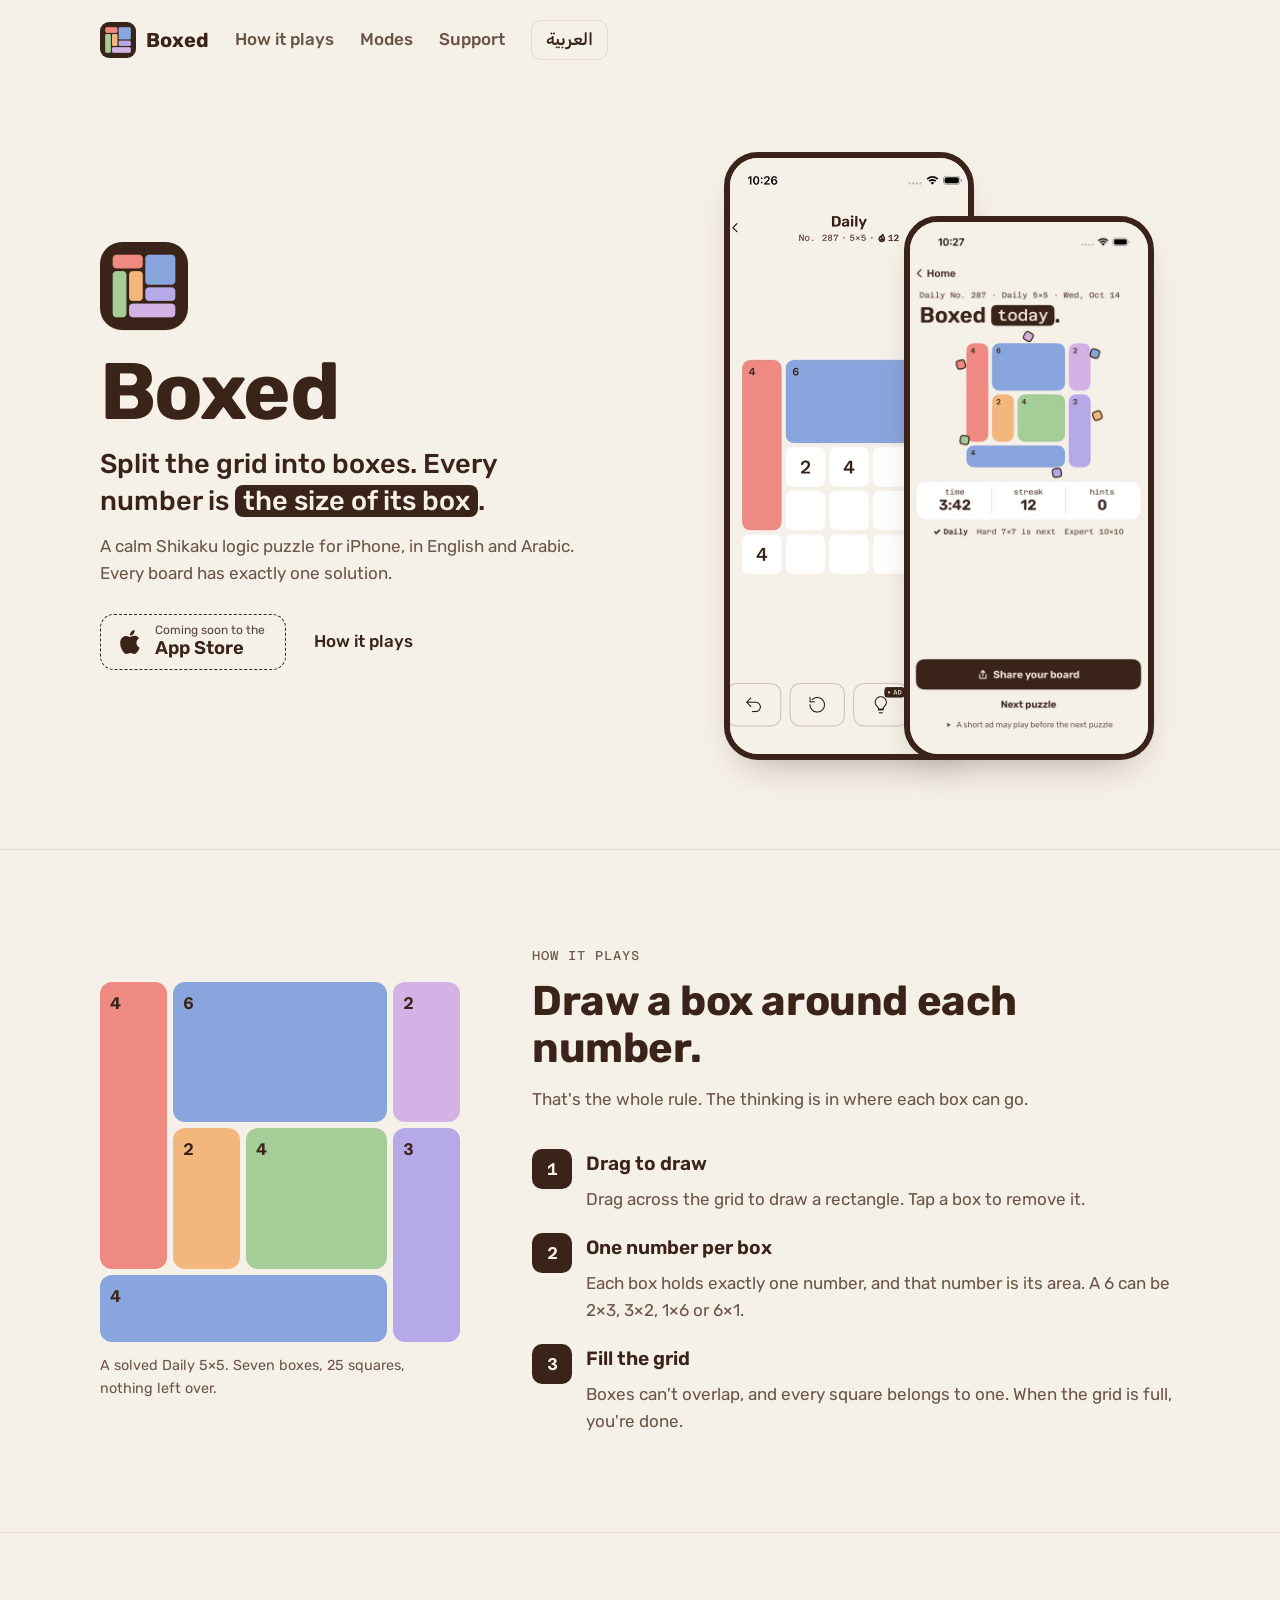
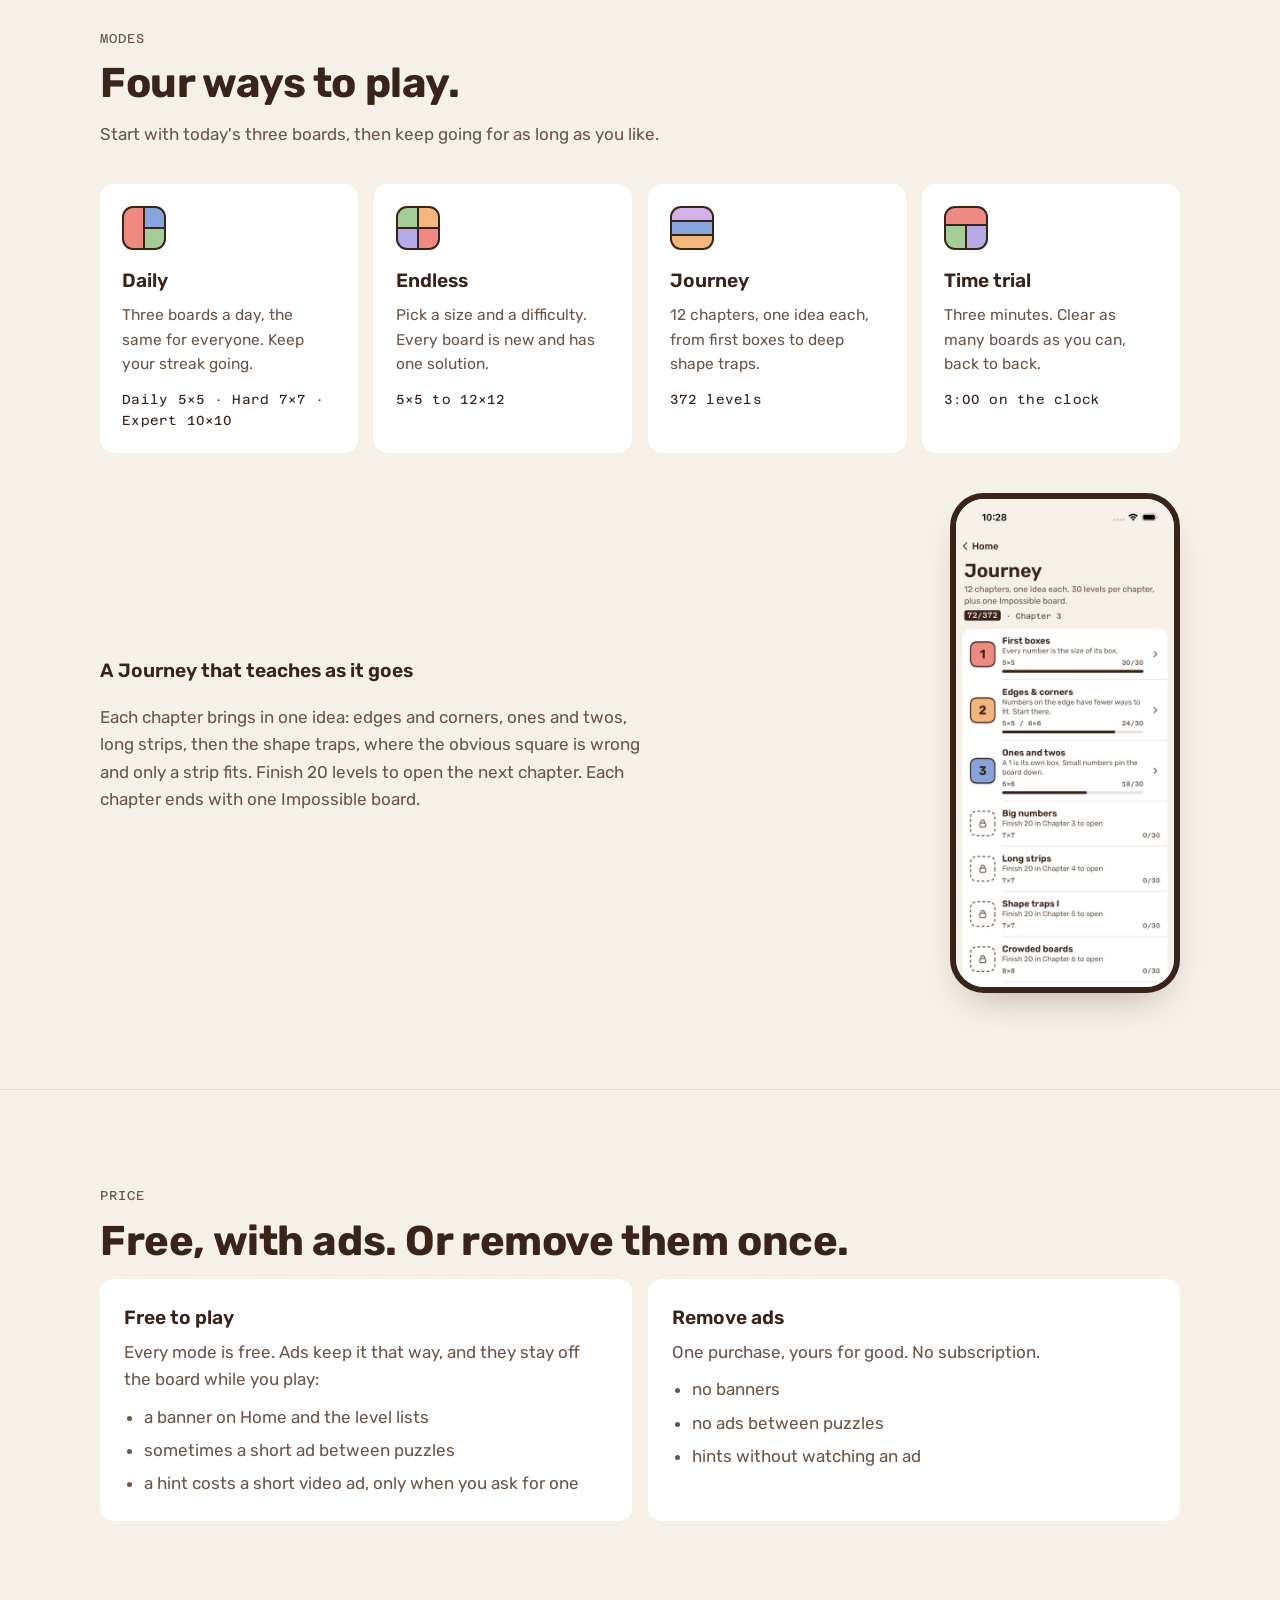
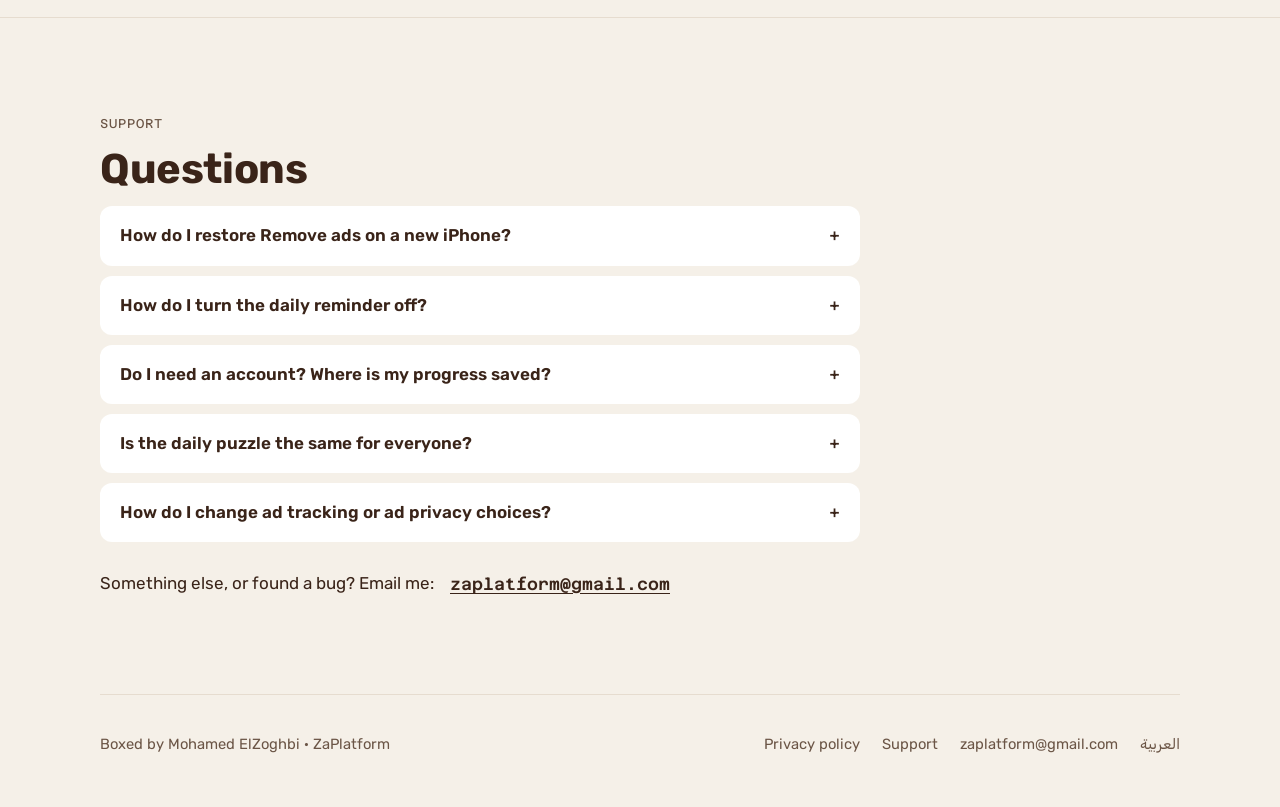
==== index.html @ cbfb0bc7 "Boxed site: EN/AR landing and privacy policy (coming soon to the App Store) Built from design-though" ====
<!doctype html>
<html lang="en" dir="ltr">
<head>
<meta charset="utf-8">
<meta name="viewport" content="width=device-width, initial-scale=1, viewport-fit=cover">
<title>Boxed: Shikaku logic puzzles for iPhone</title>
<meta name="description" content="Boxed is a calm Shikaku puzzle game for iPhone. Split the grid into boxes so each holds one number equal to its area. Daily puzzles, Endless, a 372-level Journey and Time trial, in English and Arabic.">
<link rel="canonical" href="https://boxed.zaplatform.com/">
<link rel="alternate" hreflang="en" href="https://boxed.zaplatform.com/">
<link rel="alternate" hreflang="ar" href="https://boxed.zaplatform.com/ar/">
<link rel="alternate" hreflang="x-default" href="https://boxed.zaplatform.com/">
<meta name="theme-color" content="#F5F0E8">
<link rel="icon" type="image/png" href="assets/favicon.png">
<link rel="apple-touch-icon" href="assets/apple-touch-icon.png">
<meta property="og:type" content="website">
<meta property="og:site_name" content="Boxed">
<meta property="og:locale" content="en_US">
<meta property="og:locale:alternate" content="ar_EG">
<meta property="og:title" content="Boxed: Shikaku logic puzzles for iPhone">
<meta property="og:description" content="Split the grid into boxes. Every number is the size of its box. Daily puzzles, Endless, Journey and Time trial.">
<meta property="og:url" content="https://boxed.zaplatform.com/">
<meta property="og:image" content="https://boxed.zaplatform.com/og.png">
<meta property="og:image:width" content="1200">
<meta property="og:image:height" content="630">
<meta property="og:image:alt" content="Boxed: a solved Shikaku board of pastel boxes on warm paper">
<meta name="twitter:card" content="summary_large_image">
<link rel="preconnect" href="https://fonts.googleapis.com">
<link rel="preconnect" href="https://fonts.gstatic.com" crossorigin>
<link rel="stylesheet" href="https://fonts.googleapis.com/css2?family=Azeret+Mono:wght@500;600&family=Rubik:wght@400;500;600;700&display=swap">
<link rel="stylesheet" href="site.css">
<script type="application/ld+json">
{
  "@context": "https://schema.org",
  "@graph": [
    {
      "@type": "MobileApplication",
      "@id": "https://boxed.zaplatform.com/#app",
      "name": "Boxed",
      "description": "A Shikaku logic puzzle game for iPhone: split the grid into rectangles so each holds one number equal to its area. Daily puzzles, Endless, Journey and Time trial.",
      "applicationCategory": "GameApplication",
      "applicationSubCategory": "Puzzle",
      "operatingSystem": "iOS",
      "inLanguage": ["en", "ar"],
      "url": "https://boxed.zaplatform.com/",
      "image": "https://boxed.zaplatform.com/assets/icon.png",
      "offers": { "@type": "Offer", "price": "0", "priceCurrency": "USD" },
      "publisher": { "@id": "https://boxed.zaplatform.com/#org" }
    },
    {
      "@type": "Organization",
      "@id": "https://boxed.zaplatform.com/#org",
      "name": "ZaPlatform",
      "url": "https://zaplatform.com/",
      "email": "zaplatform@gmail.com"
    }
  ]
}
</script>
</head>
<body>
<a class="skip" href="#main">Skip to content</a>

<svg width="0" height="0" style="position:absolute" aria-hidden="true">
  <symbol id="g-apple" viewBox="0 0 24 24"><path d="M16.37 1.43c0 1.14-.49 2.27-1.18 3.08-.74.9-1.99 1.57-2.99 1.57-.12 0-.23-.02-.3-.03-.01-.06-.04-.22-.04-.39 0-1.15.57-2.27 1.2-2.98.81-.94 2.15-1.64 3.25-1.68.03.13.06.28.06.43zm4.56 15.71c-.03.07-.46 1.58-1.52 3.12-.94 1.34-1.94 2.71-3.43 2.71-1.52 0-1.9-.88-3.63-.88-1.7 0-2.3.91-3.67.91-1.38 0-2.33-1.26-3.43-2.8-1.29-1.82-2.32-4.63-2.32-7.28 0-4.28 2.8-6.55 5.55-6.55 1.45 0 2.67.95 3.6.95.86 0 2.22-1.01 3.9-1.01.61 0 2.89.06 4.37 2.19-.13.09-2.38 1.37-2.38 4.19 0 3.26 2.85 4.42 2.96 4.45z"/></symbol>
</svg>

<header class="wrap nav">
  <a class="brand" href="./"><img src="assets/icon.png" alt="" width="36" height="36">Boxed</a>
  <nav aria-label="Sections">
    <ul>
      <li><a href="#how">How it plays</a></li>
      <li><a href="#modes">Modes</a></li>
      <li><a href="#support">Support</a></li>
    </ul>
  </nav>
  <a class="lang" href="ar/" hreflang="ar" lang="ar">العربية</a>
</header>

<main id="main">
  <section class="wrap hero">
    <div>
      <img class="ic" src="assets/icon.png" alt="Boxed app icon" width="88" height="88">
      <h1>Boxed</h1>
      <p class="pitch">Split the grid into boxes. Every number is <span class="chip">the size of its box</span>.</p>
      <p class="lede">A calm Shikaku logic puzzle for iPhone, in English and Arabic. Every board has exactly one solution.</p>
      <div class="actions">
        <span class="store soon" role="note"><svg aria-hidden="true"><use href="#g-apple"/></svg><span><small>Coming soon to the</small><b>App Store</b></span></span>
        <a class="btn-quiet" href="#how">How it plays</a>
      </div>
    </div>
    <div class="hero-shots">
      <div class="phone"><img src="assets/shots/20-game-daily-midsolve.jpg" alt="A Daily 5×5 board halfway through: three boxes placed, the 2, 4, 3 and 4 still open" width="506" height="1100"></div>
      <div class="phone"><img src="assets/shots/30-solved.jpg" alt="The solved screen: the finished board, time 3:42, a 12-day streak and no hints used" width="506" height="1100" loading="lazy"></div>
    </div>
  </section>

  <section class="sec" id="how" aria-labelledby="h-how">
    <div class="wrap how">
      <figure style="margin:0">
        <div class="board" role="img" aria-label="A solved 5 by 5 board: seven boxes, each the size of its number">
          <div class="b c" style="grid-area:1/1/5/2"><span>4</span></div>
          <div class="b p" style="grid-area:1/2/3/5"><span>6</span></div>
          <div class="b l" style="grid-area:1/5/3/6"><span>2</span></div>
          <div class="b a" style="grid-area:3/2/5/3"><span>2</span></div>
          <div class="b s" style="grid-area:3/3/5/5"><span>4</span></div>
          <div class="b v" style="grid-area:3/5/6/6"><span>3</span></div>
          <div class="b p" style="grid-area:5/1/6/5"><span>4</span></div>
        </div>
        <figcaption class="board-cap">A solved Daily 5×5. Seven boxes, 25 squares, nothing left over.</figcaption>
      </figure>
      <div>
        <p class="label">How it plays</p>
        <h2 id="h-how">Draw a box around each number.</h2>
        <p class="intro">That's the whole rule. The thinking is in where each box can go.</p>
        <ol class="rules">
          <li><div><h3>Drag to draw</h3><p>Drag across the grid to draw a rectangle. Tap a box to remove it.</p></div></li>
          <li><div><h3>One number per box</h3><p>Each box holds exactly one number, and that number is its area. A 6 can be 2×3, 3×2, 1×6 or 6×1.</p></div></li>
          <li><div><h3>Fill the grid</h3><p>Boxes can't overlap, and every square belongs to one. When the grid is full, you're done.</p></div></li>
        </ol>
      </div>
    </div>
  </section>

  <section class="sec" id="modes" aria-labelledby="h-modes">
    <div class="wrap">
      <p class="label">Modes</p>
      <h2 id="h-modes">Four ways to play.</h2>
      <p class="intro">Start with today's three boards, then keep going for as long as you like.</p>
      <div class="modes">
        <article class="mode">
          <div class="tile t-daily" aria-hidden="true"><i></i><i></i><i></i></div>
          <h3>Daily</h3>
          <p>Three boards a day, the same for everyone. Keep your streak going.</p>
          <p class="meta mono">Daily <span class="num">5×5</span> · Hard <span class="num">7×7</span> · Expert <span class="num">10×10</span></p>
        </article>
        <article class="mode">
          <div class="tile t-endless" aria-hidden="true"><i></i><i></i><i></i><i></i></div>
          <h3>Endless</h3>
          <p>Pick a size and a difficulty. Every board is new and has one solution.</p>
          <p class="meta mono"><span class="num">5×5</span> to <span class="num">12×12</span></p>
        </article>
        <article class="mode">
          <div class="tile t-journey" aria-hidden="true"><i></i><i></i><i></i></div>
          <h3>Journey</h3>
          <p>12 chapters, one idea each, from first boxes to deep shape traps.</p>
          <p class="meta mono"><span class="num">372</span> levels</p>
        </article>
        <article class="mode">
          <div class="tile t-trial" aria-hidden="true"><i></i><i></i><i></i></div>
          <h3>Time trial</h3>
          <p>Three minutes. Clear as many boards as you can, back to back.</p>
          <p class="meta mono"><span class="num">3:00</span> on the clock</p>
        </article>
      </div>
      <div class="journey-row">
        <div>
          <h3>A Journey that teaches as it goes</h3>
          <p>Each chapter brings in one idea: edges and corners, ones and twos, long strips, then the shape traps, where the obvious square is wrong and only a strip fits. Finish 20 levels to open the next chapter. Each chapter ends with one Impossible board.</p>
        </div>
        <div class="phone"><img src="assets/shots/42-journey.jpg" alt="The Journey screen: chapters 1 to 3 in progress, later chapters locked" width="506" height="1100" loading="lazy"></div>
      </div>
    </div>
  </section>

  <section class="sec" id="free" aria-labelledby="h-free">
    <div class="wrap">
      <p class="label">Price</p>
      <h2 id="h-free">Free, with ads. Or remove them once.</h2>
      <div class="money">
        <div class="box">
          <h3>Free to play</h3>
          <p style="margin:0;color:var(--mute)">Every mode is free. Ads keep it that way, and they stay off the board while you play:</p>
          <ul>
            <li>a banner on Home and the level lists</li>
            <li>sometimes a short ad between puzzles</li>
            <li>a hint costs a short video ad, only when you ask for one</li>
          </ul>
        </div>
        <div class="box">
          <h3>Remove ads</h3>
          <p style="margin:0;color:var(--mute)">One purchase, yours for good. No subscription.</p>
          <ul>
            <li>no banners</li>
            <li>no ads between puzzles</li>
            <li>hints without watching an ad</li>
          </ul>
        </div>
      </div>
    </div>
  </section>

  <section class="sec" id="support" aria-labelledby="h-support">
    <div class="wrap">
      <p class="label">Support</p>
      <h2 id="h-support">Questions</h2>
      <div class="faq">
        <details>
          <summary>How do I restore Remove ads on a new iPhone?</summary>
          <div class="a"><p>Open Boxed, tap the gear on Home for <b>Settings</b>, then <b>Purchases → Restore purchases</b>. Sign in with the same Apple Account you bought it with. Restoring is free.</p></div>
        </details>
        <details>
          <summary>How do I turn the daily reminder off?</summary>
          <div class="a"><p>In Boxed, go to <b>Settings → Daily reminder</b> and switch it off. You can change the time there too.</p><p>You can also turn off all notifications from Boxed in the iPhone's <b>Settings → Notifications → Boxed</b>. The reminder is scheduled on your iPhone; nothing is sent from a server.</p></div>
        </details>
        <details>
          <summary>Do I need an account? Where is my progress saved?</summary>
          <div class="a"><p>There's no account and no sign-in. Your progress, streak and settings are saved only on your iPhone, and there's no sync between devices.</p></div>
        </details>
        <details>
          <summary>Is the daily puzzle the same for everyone?</summary>
          <div class="a"><p>Yes. Everyone gets the same Daily, Hard and Expert boards each day, and every board has exactly one solution.</p></div>
        </details>
        <details>
          <summary>How do I change ad tracking or ad privacy choices?</summary>
          <div class="a"><p>Tracking is off unless you allow it when the app asks. To change it later, go to the iPhone's <b>Settings → Privacy &amp; Security → Tracking</b>.</p><p>In the EEA and the UK, Boxed also shows <b>Settings → Help → Ad privacy choices</b>, where you can review your consent. More in the <a href="privacy/">privacy policy</a>.</p></div>
        </details>
      </div>
      <div class="contact">
        <span>Something else, or found a bug? Email me:</span>
        <a class="mail" href="mailto:zaplatform@gmail.com?subject=Boxed">zaplatform@gmail.com</a>
      </div>
    </div>
  </section>
</main>

<footer class="wrap foot">
  <span class="by">Boxed by Mohamed ElZoghbi · <a href="https://zaplatform.com/" style="display:inline">ZaPlatform</a></span>
  <a href="privacy/">Privacy policy</a>
  <a href="#support">Support</a>
  <a href="mailto:zaplatform@gmail.com">zaplatform@gmail.com</a>
  <a href="ar/" hreflang="ar" lang="ar">العربية</a>
</footer>
</body>
</html>
---- site.css ----
/* Boxed · boxed.zaplatform.com
   The app's own language: warm paper, dark brown ink, flat muted-pastel boxes,
   Rubik for words (Latin + Arabic), Azeret Mono for labels and numbers. */
:root {
  --paper: #F5F0E8;
  --card: #FFFFFF;
  --ink: #3A2419;
  --mute: #6B5546;
  --line: #E6DCCF;
  --chip: #3A2419;
  --on-chip: #F5F0E8;
  --coral: #EE8A82;
  --apricot: #F3B77E;
  --peri: #88A6DD;
  --sage: #A4CD98;
  --lilac: #D3B3E6;
  --lav: #B5AAE7;
  --on-pastel: #3A2419;
  --font: "Rubik", system-ui, -apple-system, "Segoe UI", sans-serif;
  --mono: "Azeret Mono", ui-monospace, "SF Mono", Menlo, monospace;
  --track: .02em;
  --r: 14px;
  color-scheme: light dark;
}
@media (prefers-color-scheme: dark) {
  :root {
    --paper: #1C1612;
    --card: #2A211B;
    --ink: #F2E8DC;
    --mute: #C2B2A2;
    --line: #3D322A;
    --chip: #F2E8DC;
    --on-chip: #1C1612;
    --coral: #D47A72;
    --apricot: #D9A26E;
    --peri: #7A95C8;
    --sage: #90B585;
    --lilac: #B99DCB;
    --lav: #9F95CC;
    --on-pastel: #22150E;
  }
}
:lang(ar) { --track: 0; }

*, *::before, *::after { box-sizing: border-box; }
html { -webkit-text-size-adjust: 100%; scroll-behavior: smooth; }
@media (prefers-reduced-motion: reduce) { html { scroll-behavior: auto; } }
body {
  margin: 0; background: var(--paper); color: var(--ink);
  font-family: var(--font); font-size: 17px; line-height: 1.6;
  overflow-x: hidden;
}
img { max-width: 100%; display: block; }
a { color: inherit; text-underline-offset: 3px; }
a:focus-visible, summary:focus-visible { outline: 2px solid var(--ink); outline-offset: 3px; border-radius: 6px; }
.wrap { width: min(1080px, 100% - 32px); margin-inline: auto; }
.mono { font-family: var(--mono); letter-spacing: var(--track); }
:lang(ar) .mono { font-family: var(--font); letter-spacing: 0; }
.num { font-family: var(--mono); direction: ltr; unicode-bidi: isolate; letter-spacing: 0; }
.skip { position: absolute; top: 8px; inset-inline-start: 16px; background: var(--card); padding: 8px 12px; border-radius: 8px; z-index: 10;
  clip-path: inset(50%); width: 1px; height: 1px; overflow: hidden; white-space: nowrap; }
.skip:focus { clip-path: none; width: auto; height: auto; overflow: visible; }

/* ---- nav ---- */
.nav { display: flex; align-items: center; gap: 16px; padding-block: 18px; }
.brand { display: inline-flex; align-items: center; gap: 10px; font-weight: 700; font-size: 1.25rem; text-decoration: none; }
.brand img { width: 36px; height: 36px; border-radius: 9px; }
.nav ul { list-style: none; display: flex; gap: 6px; margin: 0 0 0 auto; padding: 0; }
[dir="rtl"] .nav ul { margin: 0 auto 0 0; }
.nav ul a { display: inline-flex; align-items: center; min-height: 44px; padding-inline: 10px; text-decoration: none; color: var(--mute); font-weight: 500; }
.nav ul a:hover { color: var(--ink); }
.nav .lang { display: inline-flex; align-items: center; min-height: 40px; padding-inline: 14px; border: 1.5px solid var(--line); border-radius: 10px; text-decoration: none; font-weight: 500; }
.nav .lang:hover { border-color: var(--ink); }
@media (max-width: 640px) { .nav ul { display: none; } .nav .lang { margin-inline-start: auto; } }

/* ---- hero ---- */
.hero { display: grid; grid-template-columns: 1.05fr .95fr; gap: clamp(24px, 5vw, 64px); align-items: center; padding-block: clamp(24px, 6vw, 72px) clamp(40px, 7vw, 96px); }
.hero .ic { width: 88px; height: 88px; border-radius: 22px; box-shadow: 0 1px 0 var(--line); }
.label { font-family: var(--mono); font-size: .8rem; text-transform: uppercase; letter-spacing: .08em; color: var(--mute); margin: 0 0 10px; }
:lang(ar) .label, .label:lang(ar) { font-family: var(--font); text-transform: none; letter-spacing: 0; font-size: .95rem; font-weight: 500; }
h1 { font-size: clamp(3rem, 8vw, 5rem); line-height: 1; letter-spacing: -.02em; margin: 22px 0 14px; font-weight: 700; }
:lang(ar) h1 { letter-spacing: 0; }
.pitch { font-size: clamp(1.3rem, 2.6vw, 1.7rem); line-height: 1.35; font-weight: 500; margin: 0 0 14px; max-width: 26ch; }
.chip { background: var(--chip); color: var(--on-chip); border-radius: 8px; padding: 0 .3em; box-decoration-break: clone; -webkit-box-decoration-break: clone; }
.lede { color: var(--mute); max-width: 44ch; margin: 0 0 26px; }
.actions { display: flex; flex-wrap: wrap; gap: 12px; align-items: center; }
.store {
  display: inline-flex; align-items: center; gap: 12px; min-height: 56px; padding: 8px 20px 8px 16px;
  background: var(--chip); color: var(--on-chip); border-radius: 14px; text-decoration: none;
}
[dir="rtl"] .store { padding: 8px 16px 8px 20px; }
.store svg { width: 26px; height: 26px; fill: currentColor; flex: none; }
.store small { display: block; font-size: .75rem; line-height: 1.1; opacity: .85; }
.store b { display: block; font-size: 1.15rem; line-height: 1.2; font-weight: 600; }
.store.soon { background: transparent; color: var(--ink); border: 1.5px dashed var(--ink); cursor: default; }
.btn-quiet { display: inline-flex; align-items: center; min-height: 48px; padding-inline: 16px; font-weight: 500; text-decoration: none; border-radius: 12px; }
.btn-quiet:hover { background: var(--card); }
.hero-shots { position: relative; display: flex; justify-content: center; min-height: 420px; }
.phone { width: min(250px, 58vw); border-radius: 34px; overflow: hidden; border: 6px solid var(--ink); background: var(--paper); box-shadow: 0 18px 40px -22px rgba(58, 36, 25, .45); aspect-ratio: 1206 / 2622; }
.phone img { width: 100%; height: 100%; object-fit: cover; }
.hero-shots .phone + .phone { margin-inline-start: -70px; margin-top: 64px; }
@media (max-width: 860px) {
  .hero { grid-template-columns: 1fr; }
  .hero-shots { min-height: 0; }
  .phone { width: min(200px, 44vw); border-width: 5px; border-radius: 28px; }
  .hero-shots .phone + .phone { margin-inline-start: -40px; margin-top: 40px; }
}

/* ---- sections ---- */
.sec { padding-block: clamp(48px, 8vw, 96px); border-top: 1.5px solid var(--line); }
h2 { font-size: clamp(1.8rem, 4vw, 2.6rem); line-height: 1.15; letter-spacing: -.01em; margin: 0 0 14px; font-weight: 700; }
:lang(ar) h2 { letter-spacing: 0; line-height: 1.35; }
h3 { font-size: 1.2rem; margin: 0 0 6px; font-weight: 600; }
.intro { color: var(--mute); max-width: 56ch; margin: 0 0 36px; }

/* how it plays: a solved 5x5, drawn with CSS grid. The board never mirrors in RTL, like the app. */
.how { display: grid; grid-template-columns: minmax(0, 360px) 1fr; gap: clamp(28px, 6vw, 72px); align-items: center; }
.board {
  direction: ltr; display: grid; grid-template-columns: repeat(5, 1fr); grid-template-rows: repeat(5, 1fr);
  gap: 6px; aspect-ratio: 1; width: 100%; max-width: 360px;
}
.board .b { border-radius: 12px; position: relative; color: var(--on-pastel); }
.board .b span { position: absolute; top: 8px; left: 10px; font-family: var(--mono); font-weight: 600; font-size: clamp(.9rem, 2.4vw, 1.05rem); }
.b.c { background: var(--coral); } .b.a { background: var(--apricot); } .b.p { background: var(--peri); }
.b.s { background: var(--sage); } .b.l { background: var(--lilac); } .b.v { background: var(--lav); }
.board-cap { font-size: .9rem; color: var(--mute); margin-top: 12px; }
.rules { list-style: none; margin: 0; padding: 0; display: grid; gap: 20px; counter-reset: r; }
.rules li { display: grid; grid-template-columns: 40px 1fr; gap: 14px; align-items: start; }
.rules li::before {
  counter-increment: r; content: counter(r); display: grid; place-items: center; width: 40px; height: 40px;
  border-radius: 10px; background: var(--chip); color: var(--on-chip); font-family: var(--mono); font-weight: 600;
}
.rules p { margin: 0; color: var(--mute); }
@media (max-width: 760px) { .how { grid-template-columns: 1fr; } .board { max-width: 320px; } }

/* modes */
.modes { display: grid; grid-template-columns: repeat(auto-fit, minmax(230px, 1fr)); gap: 16px; }
.mode { background: var(--card); border-radius: var(--r); padding: 22px; }
.tile { width: 44px; height: 44px; border-radius: 11px; border: 2px solid var(--ink); display: grid; overflow: hidden; margin-bottom: 16px; gap: 2px; background: var(--ink); }
.tile i { display: block; }
.t-daily { grid-template-columns: 1fr 1fr; } .t-daily i:nth-child(1) { background: var(--coral); grid-row: span 2; } .t-daily i:nth-child(2) { background: var(--peri); } .t-daily i:nth-child(3) { background: var(--sage); }
.t-endless { grid-template-columns: 1fr 1fr; grid-template-rows: 1fr 1fr; } .t-endless i:nth-child(1) { background: var(--sage); } .t-endless i:nth-child(2) { background: var(--apricot); } .t-endless i:nth-child(3) { background: var(--lav); } .t-endless i:nth-child(4) { background: var(--coral); }
.t-journey { grid-template-rows: 1fr 1fr 1fr; } .t-journey i:nth-child(1) { background: var(--lilac); } .t-journey i:nth-child(2) { background: var(--peri); } .t-journey i:nth-child(3) { background: var(--apricot); }
.t-trial { grid-template-columns: 1fr 1fr; grid-template-rows: 1fr 1.4fr; } .t-trial i:nth-child(1) { background: var(--coral); grid-column: span 2; } .t-trial i:nth-child(2) { background: var(--sage); } .t-trial i:nth-child(3) { background: var(--lav); }
.mode p { margin: 0; color: var(--mute); font-size: .97rem; }
.mode .meta { margin-top: 12px; font-size: .82rem; color: var(--ink); }
.journey-row { display: grid; grid-template-columns: 1fr auto; gap: clamp(24px, 5vw, 56px); align-items: center; margin-top: 40px; }
.journey-row .phone { width: min(230px, 56vw); }
@media (max-width: 760px) { .journey-row { grid-template-columns: 1fr; justify-items: center; } }
.journey-row p { color: var(--mute); max-width: 50ch; }

/* money */
.money { display: grid; grid-template-columns: 1fr 1fr; gap: 16px; }
.money .box { background: var(--card); border-radius: var(--r); padding: 24px; }
.money ul { margin: 10px 0 0; padding-inline-start: 1.2em; color: var(--mute); }
.money li + li { margin-top: 6px; }
@media (max-width: 760px) { .money { grid-template-columns: 1fr; } }

/* faq */
.faq { display: grid; gap: 10px; max-width: 760px; }
.faq details { background: var(--card); border-radius: 12px; }
.faq summary { cursor: pointer; list-style: none; padding: 16px 20px; min-height: 44px; font-weight: 600; display: flex; justify-content: space-between; gap: 16px; }
.faq summary::-webkit-details-marker { display: none; }
.faq summary::after { content: "+"; font-family: var(--mono); font-weight: 500; transition: transform .2s ease; }
.faq details[open] summary::after { transform: rotate(45deg); }
@media (prefers-reduced-motion: reduce) { .faq summary::after { transition: none; } }
.faq .a { padding: 0 20px 18px; color: var(--mute); }
.faq .a p { margin: 0; }
.faq .a p + p { margin-top: 8px; }
.contact { margin-top: 28px; display: flex; flex-wrap: wrap; gap: 8px 16px; align-items: center; }
.contact a.mail { font-family: var(--mono); font-weight: 600; font-size: 1.05rem; letter-spacing: 0; }

/* footer */
.foot { border-top: 1.5px solid var(--line); padding-block: 28px 40px; color: var(--mute); font-size: .92rem; display: flex; flex-wrap: wrap; gap: 10px 22px; align-items: center; }
.foot a { text-decoration: none; min-height: 44px; display: inline-flex; align-items: center; }
.foot a:hover { color: var(--ink); text-decoration: underline; }
.foot .by { margin-inline-end: auto; }

/* ---- legal page ---- */
.legal { max-width: 720px; padding-block: clamp(24px, 5vw, 56px) 56px; }
.legal h1 { font-size: clamp(2.4rem, 6vw, 3.4rem); margin-top: 8px; }
.legal .eff { color: var(--mute); margin: 0 0 28px; }
.legal .summary { background: var(--card); border-radius: var(--r); padding: 20px 22px; margin-bottom: 32px; border-inline-start: 6px solid var(--peri); }
.legal .summary p { margin: 0; }
.legal h2 { font-size: 1.35rem; margin: 36px 0 8px; letter-spacing: 0; }
.legal p, .legal li { color: var(--ink); }
.legal ul { padding-inline-start: 1.3em; }
.legal li + li { margin-top: 6px; }
.legal table { width: 100%; border-collapse: collapse; font-size: .95rem; margin: 8px 0; }
.legal th, .legal td { text-align: start; vertical-align: top; padding: 10px 12px; border-bottom: 1.5px solid var(--line); }
.legal th { font-weight: 600; }
.legal .table { overflow-x: auto; }
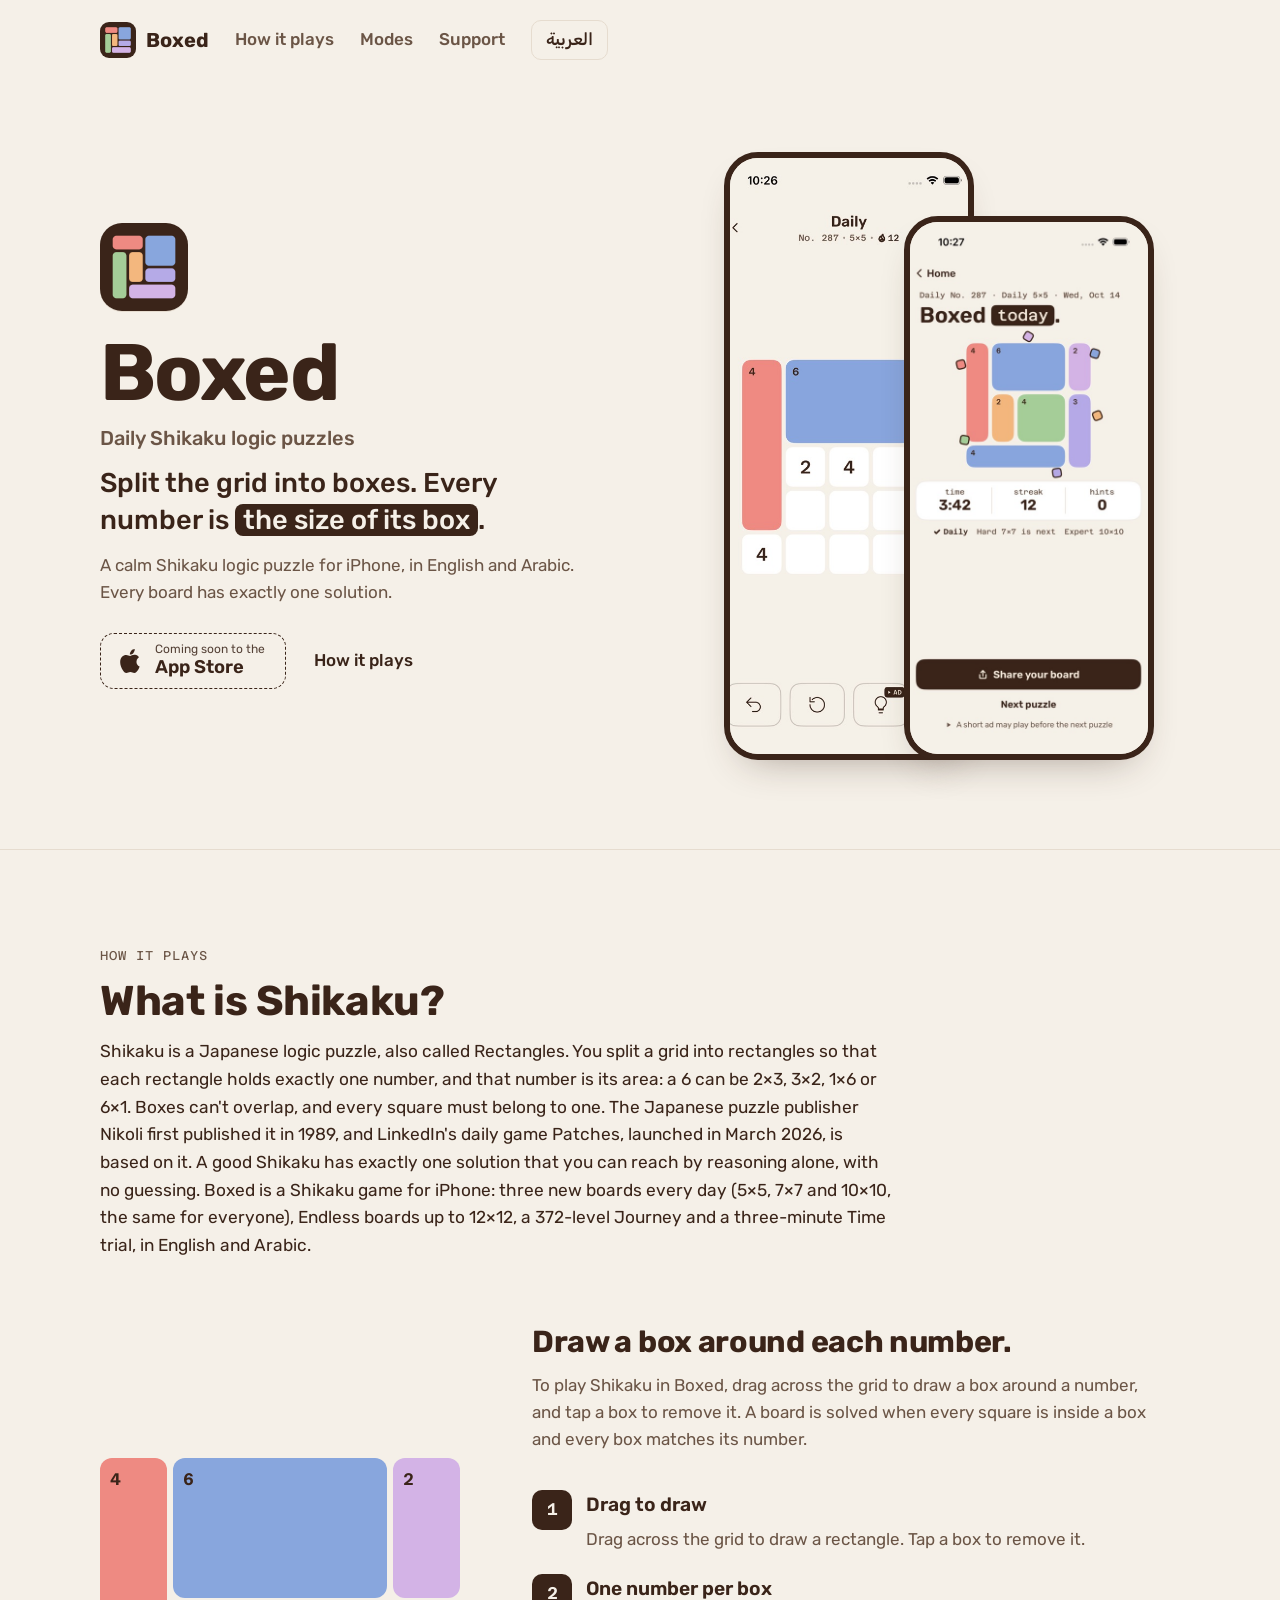
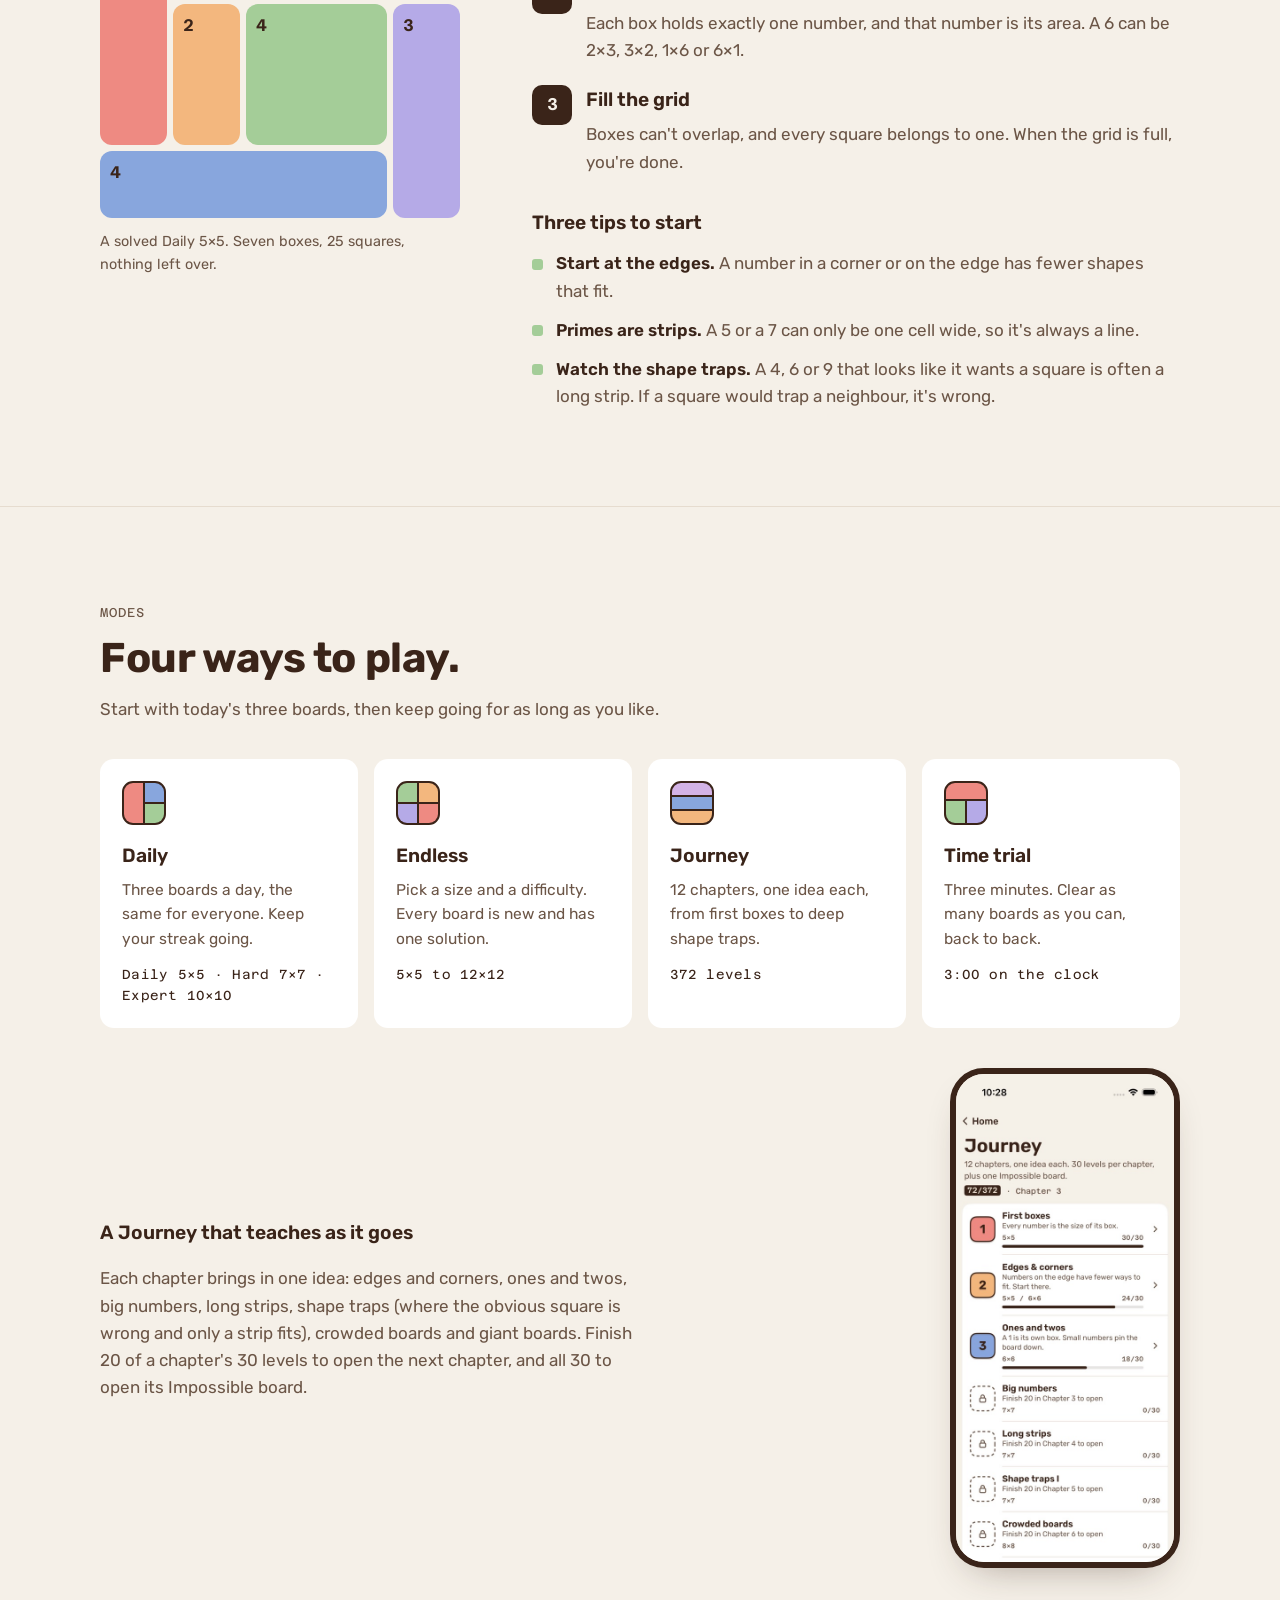
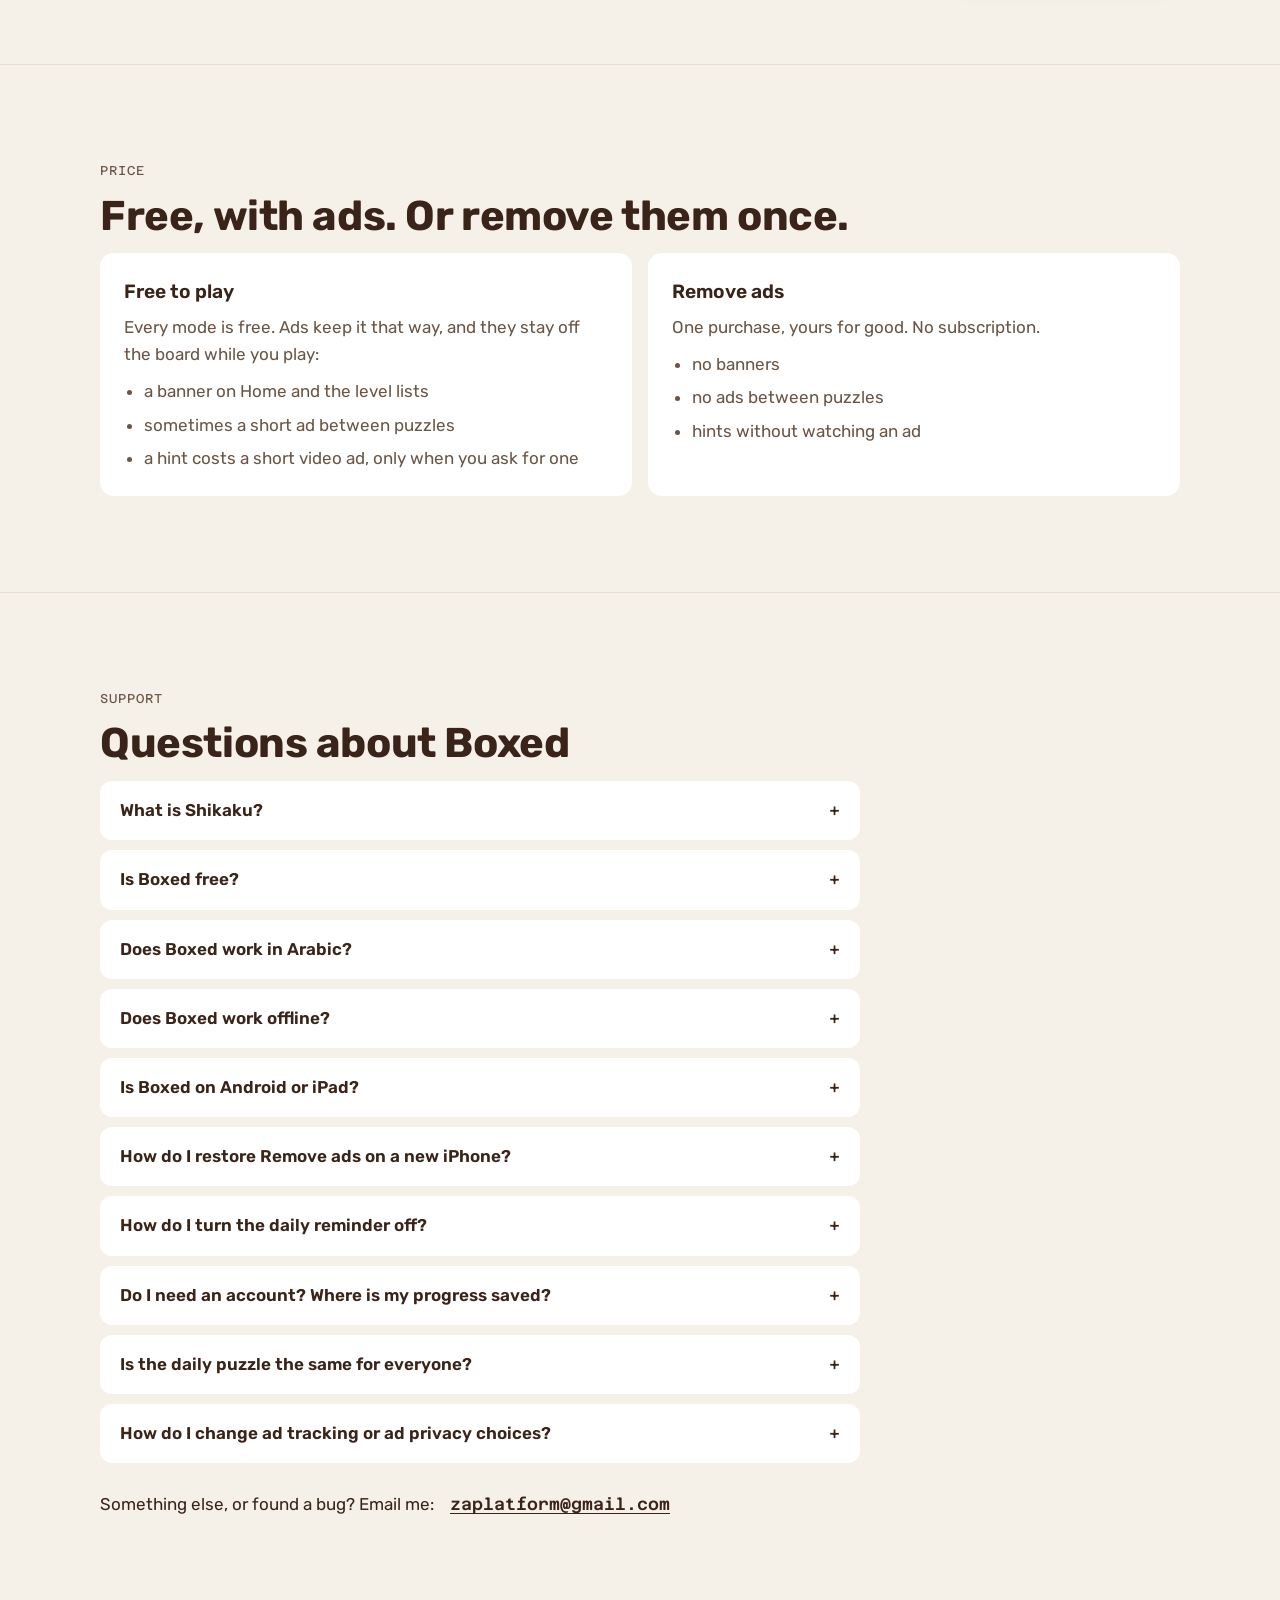
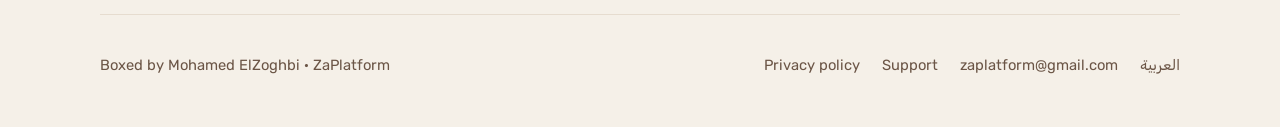
==== commit 05f0487e: "SEO/AEO: What is Shikaku passage, FAQ + FAQPage, full JSON-LD graph (EN+AR, publisher), titles/H1, T" ====
--- a/index.html
+++ b/index.html
@@ -3,8 +3,8 @@
 <head>
 <meta charset="utf-8">
 <meta name="viewport" content="width=device-width, initial-scale=1, viewport-fit=cover">
-<title>Boxed: Shikaku logic puzzles for iPhone</title>
-<meta name="description" content="Boxed is a calm Shikaku puzzle game for iPhone. Split the grid into boxes so each holds one number equal to its area. Daily puzzles, Endless, a 372-level Journey and Time trial, in English and Arabic.">
+<title>Boxed: Daily Shikaku Logic Puzzles for iPhone</title>
+<meta name="description" content="Boxed is a calm Shikaku game for iPhone: split the grid into boxes, one number in each. Three daily boards, Endless, a 372-level Journey. English + Arabic.">
 <link rel="canonical" href="https://boxed.zaplatform.com/">
 <link rel="alternate" hreflang="en" href="https://boxed.zaplatform.com/">
 <link rel="alternate" hreflang="ar" href="https://boxed.zaplatform.com/ar/">
@@ -16,14 +16,18 @@
 <meta property="og:site_name" content="Boxed">
 <meta property="og:locale" content="en_US">
 <meta property="og:locale:alternate" content="ar_EG">
-<meta property="og:title" content="Boxed: Shikaku logic puzzles for iPhone">
-<meta property="og:description" content="Split the grid into boxes. Every number is the size of its box. Daily puzzles, Endless, Journey and Time trial.">
+<meta property="og:title" content="Boxed: Daily Shikaku Logic Puzzles for iPhone">
+<meta property="og:description" content="Split the grid into boxes. Every number is the size of its box. Three daily Shikaku boards, Endless, Journey and Time trial, in English and Arabic.">
 <meta property="og:url" content="https://boxed.zaplatform.com/">
 <meta property="og:image" content="https://boxed.zaplatform.com/og.png">
 <meta property="og:image:width" content="1200">
 <meta property="og:image:height" content="630">
 <meta property="og:image:alt" content="Boxed: a solved Shikaku board of pastel boxes on warm paper">
 <meta name="twitter:card" content="summary_large_image">
+<meta name="twitter:title" content="Boxed: Daily Shikaku Logic Puzzles for iPhone">
+<meta name="twitter:description" content="Split the grid into boxes. Every number is the size of its box. Three daily Shikaku boards, Endless, Journey and Time trial, in English and Arabic.">
+<meta name="twitter:image" content="https://boxed.zaplatform.com/og.png">
+<meta name="twitter:image:alt" content="Boxed: a solved Shikaku board of pastel boxes on warm paper">
 <link rel="preconnect" href="https://fonts.googleapis.com">
 <link rel="preconnect" href="https://fonts.gstatic.com" crossorigin>
 <link rel="stylesheet" href="https://fonts.googleapis.com/css2?family=Azeret+Mono:wght@500;600&family=Rubik:wght@400;500;600;700&display=swap">
@@ -33,25 +37,174 @@
   "@context": "https://schema.org",
   "@graph": [
     {
-      "@type": "MobileApplication",
+      "@type": "WebSite",
+      "@id": "https://boxed.zaplatform.com/#website",
+      "url": "https://boxed.zaplatform.com/",
+      "name": "Boxed",
+      "inLanguage": ["en", "ar"],
+      "publisher": { "@id": "https://zaplatform.com/#org" }
+    },
+    {
+      "@type": "WebPage",
+      "@id": "https://boxed.zaplatform.com/#webpage",
+      "url": "https://boxed.zaplatform.com/",
+      "name": "Boxed: Daily Shikaku Logic Puzzles for iPhone",
+      "inLanguage": "en",
+      "isPartOf": { "@id": "https://boxed.zaplatform.com/#website" },
+      "about": { "@id": "https://boxed.zaplatform.com/#app" },
+      "primaryImageOfPage": "https://boxed.zaplatform.com/og.png",
+      "dateModified": "2026-10-17"
+    },
+    {
+      "@type": ["MobileApplication", "VideoGame"],
       "@id": "https://boxed.zaplatform.com/#app",
       "name": "Boxed",
-      "description": "A Shikaku logic puzzle game for iPhone: split the grid into rectangles so each holds one number equal to its area. Daily puzzles, Endless, Journey and Time trial.",
+      "alternateName": ["Boxed: Shikaku Logic Puzzle", "Boxed Shikaku"],
+      "description": "Boxed is a calm Shikaku logic puzzle game for iPhone. Split the grid into boxes so each box holds exactly one number, and that number is its area. Three daily boards the same for everyone (5×5, 7×7, 10×10), Endless 5×5 to 12×12, a 372-level Journey and a 3-minute Time trial, in English and Arabic.",
+      "url": "https://boxed.zaplatform.com/",
+      "image": "https://boxed.zaplatform.com/assets/icon.png",
+      "screenshot": [
+        "https://boxed.zaplatform.com/assets/shots/20-game-daily-midsolve.jpg",
+        "https://boxed.zaplatform.com/assets/shots/30-solved.jpg",
+        "https://boxed.zaplatform.com/assets/shots/42-journey.jpg"
+      ],
       "applicationCategory": "GameApplication",
       "applicationSubCategory": "Puzzle",
-      "operatingSystem": "iOS",
+      "genre": ["Puzzle", "Logic puzzle", "Shikaku"],
+      "gamePlatform": "iPhone",
+      "operatingSystem": "iOS 17 or later",
       "inLanguage": ["en", "ar"],
-      "url": "https://boxed.zaplatform.com/",
-      "image": "https://boxed.zaplatform.com/assets/icon.png",
-      "offers": { "@type": "Offer", "price": "0", "priceCurrency": "USD" },
-      "publisher": { "@id": "https://boxed.zaplatform.com/#org" }
+      "numberOfPlayers": { "@type": "QuantitativeValue", "value": 1 },
+      "playMode": "SinglePlayer",
+      "isAccessibleForFree": true,
+      "offers": { "@type": "Offer", "name": "Boxed", "price": "0", "priceCurrency": "USD", "category": "free" },
+      "featureList": [
+        "Daily 5×5, Hard 7×7 and Expert 10×10 boards, the same for everyone each day",
+        "Endless boards from 5×5 to 12×12 in three difficulties",
+        "Journey: 12 chapters and 372 levels, each chapter with an Impossible board",
+        "Time trial: as many boards as you can in three minutes",
+        "Shape traps on Hard and Expert, with hints",
+        "Every board has exactly one solution",
+        "Plays offline: every board is made on the iPhone",
+        "English and Arabic, light and dark, colour-blind patterns",
+        "No account; progress stays on your iPhone"
+      ],
+      "about": { "@id": "https://boxed.zaplatform.com/#shikaku" },
+      "author": { "@id": "https://zaplatform.com/#mohamed" },
+      "publisher": { "@id": "https://zaplatform.com/#org" }
+    },
+    {
+      "@type": "Thing",
+      "@id": "https://boxed.zaplatform.com/#shikaku",
+      "name": "Shikaku",
+      "alternateName": ["Rectangles", "Divide by Box", "شيكاكو"],
+      "description": "A logic puzzle published by Nikoli in which a grid is divided into rectangles, each containing exactly one number equal to its area.",
+      "sameAs": "https://en.wikipedia.org/wiki/Shikaku"
     },
     {
       "@type": "Organization",
-      "@id": "https://boxed.zaplatform.com/#org",
+      "@id": "https://zaplatform.com/#org",
       "name": "ZaPlatform",
       "url": "https://zaplatform.com/",
-      "email": "zaplatform@gmail.com"
+      "logo": "https://boxed.zaplatform.com/assets/icon.png",
+      "email": "zaplatform@gmail.com",
+      "founder": { "@id": "https://zaplatform.com/#mohamed" }
+    },
+    {
+      "@type": "Person",
+      "@id": "https://zaplatform.com/#mohamed",
+      "name": "Mohamed ElZoghbi",
+      "alternateName": ["Mohamed Zakaria El-Zoghbi", "محمد الزغبي"],
+      "url": "https://zaplatform.com/",
+      "worksFor": { "@id": "https://zaplatform.com/#org" }
+    },
+    {
+      "@type": "FAQPage",
+      "@id": "https://boxed.zaplatform.com/#faq",
+      "inLanguage": "en",
+      "isPartOf": { "@id": "https://boxed.zaplatform.com/#webpage" },
+      "mainEntity": [
+        {
+          "@type": "Question",
+          "name": "What is Shikaku?",
+          "acceptedAnswer": {
+            "@type": "Answer",
+            "text": "Shikaku is a Japanese logic puzzle, also called Rectangles. You split a grid into rectangles so that each rectangle holds exactly one number, and that number is its area. Boxes can't overlap, and every square must be used. Nikoli first published it in 1989."
+          }
+        },
+        {
+          "@type": "Question",
+          "name": "Is Boxed free?",
+          "acceptedAnswer": {
+            "@type": "Answer",
+            "text": "Yes. Every mode in Boxed is free, supported by ads that stay off the board while you play. A one-time Remove ads purchase takes away the banners and the ads between puzzles, and gives you hints without watching an ad. There's no subscription."
+          }
+        },
+        {
+          "@type": "Question",
+          "name": "Does Boxed work in Arabic?",
+          "acceptedAnswer": {
+            "@type": "Answer",
+            "text": "Yes. Boxed is fully in English and Arabic, with a right-to-left layout in Arabic. It follows your iPhone's language, and you can pick English or العربية yourself in Settings → Language. The grid itself isn't mirrored, because it's a spatial puzzle, and numbers use Western digits."
+          }
+        },
+        {
+          "@type": "Question",
+          "name": "Does Boxed work offline?",
+          "acceptedAnswer": {
+            "@type": "Answer",
+            "text": "Yes. Every board is made on your iPhone, so every mode plays without internet, hints included. Only ads and the Remove ads purchase need a connection."
+          }
+        },
+        {
+          "@type": "Question",
+          "name": "Is Boxed on Android or iPad?",
+          "acceptedAnswer": {
+            "@type": "Answer",
+            "text": "Boxed is for iPhone and needs iOS 17 or later. iPad isn't supported, and an Android version is coming later."
+          }
+        },
+        {
+          "@type": "Question",
+          "name": "How do I restore Remove ads on a new iPhone?",
+          "acceptedAnswer": {
+            "@type": "Answer",
+            "text": "Open Boxed, tap the gear on Home for Settings, then Purchases → Restore purchases. Sign in with the same Apple Account you bought it with. Restoring is free."
+          }
+        },
+        {
+          "@type": "Question",
+          "name": "How do I turn the daily reminder off?",
+          "acceptedAnswer": {
+            "@type": "Answer",
+            "text": "In Boxed, go to Settings → Daily reminder and switch it off. You can change the time there too. You can also turn off all notifications from Boxed in the iPhone's Settings → Notifications → Boxed. The reminder is scheduled on your iPhone; nothing is sent from a server."
+          }
+        },
+        {
+          "@type": "Question",
+          "name": "Do I need an account? Where is my progress saved?",
+          "acceptedAnswer": {
+            "@type": "Answer",
+            "text": "There's no account and no sign-in. Your progress, streak and settings are saved only on your iPhone, and there's no sync between devices."
+          }
+        },
+        {
+          "@type": "Question",
+          "name": "Is the daily puzzle the same for everyone?",
+          "acceptedAnswer": {
+            "@type": "Answer",
+            "text": "Yes. Everyone gets the same Daily, Hard and Expert boards each day, and every board has exactly one solution."
+          }
+        },
+        {
+          "@type": "Question",
+          "name": "How do I change ad tracking or ad privacy choices?",
+          "acceptedAnswer": {
+            "@type": "Answer",
+            "text": "Tracking is off unless you allow it when the app asks. To change it later, go to the iPhone's Settings → Privacy & Security → Tracking. In the EEA and the UK, Boxed also shows Settings → Help → Ad privacy choices, where you can review your consent. More in the privacy policy."
+          }
+        }
+      ]
     }
   ]
 }
@@ -80,7 +233,7 @@
   <section class="wrap hero">
     <div>
       <img class="ic" src="assets/icon.png" alt="Boxed app icon" width="88" height="88">
-      <h1>Boxed</h1>
+      <h1>Boxed <span class="h1-sub">Daily Shikaku logic puzzles</span></h1>
       <p class="pitch">Split the grid into boxes. Every number is <span class="chip">the size of its box</span>.</p>
       <p class="lede">A calm Shikaku logic puzzle for iPhone, in English and Arabic. Every board has exactly one solution.</p>
       <div class="actions">
@@ -89,15 +242,22 @@
       </div>
     </div>
     <div class="hero-shots">
-      <div class="phone"><img src="assets/shots/20-game-daily-midsolve.jpg" alt="A Daily 5×5 board halfway through: three boxes placed, the 2, 4, 3 and 4 still open" width="506" height="1100"></div>
+      <div class="phone"><img src="assets/shots/20-game-daily-midsolve.jpg" alt="A Daily 5×5 Shikaku board in Boxed, halfway through: three boxes placed, the 2, 4, 3 and 4 still open" width="506" height="1100" fetchpriority="high"></div>
       <div class="phone"><img src="assets/shots/30-solved.jpg" alt="The solved screen: the finished board, time 3:42, a 12-day streak and no hints used" width="506" height="1100" loading="lazy"></div>
     </div>
   </section>
 
   <section class="sec" id="how" aria-labelledby="h-how">
+    <div class="wrap">
+      <div class="what">
+        <p class="label">How it plays</p>
+        <h2 id="h-how">What is Shikaku?</h2>
+        <p class="answer">Shikaku is a Japanese logic puzzle, also called Rectangles. You split a grid into rectangles so that each rectangle holds exactly one number, and that number is its area: a 6 can be 2×3, 3×2, 1×6 or 6×1. Boxes can't overlap, and every square must belong to one. The Japanese puzzle publisher Nikoli first published it in 1989, and LinkedIn's daily game Patches, launched in March 2026, is based on it. A good Shikaku has exactly one solution that you can reach by reasoning alone, with no guessing. Boxed is a Shikaku game for iPhone: three new boards every day (5×5, 7×7 and 10×10, the same for everyone), Endless boards up to 12×12, a 372-level Journey and a three-minute Time trial, in English and Arabic.</p>
+      </div>
+    </div>
     <div class="wrap how">
       <figure style="margin:0">
-        <div class="board" role="img" aria-label="A solved 5 by 5 board: seven boxes, each the size of its number">
+        <div class="board" role="img" aria-label="A solved 5 by 5 Shikaku board: seven boxes, each the size of its number">
           <div class="b c" style="grid-area:1/1/5/2"><span>4</span></div>
           <div class="b p" style="grid-area:1/2/3/5"><span>6</span></div>
           <div class="b l" style="grid-area:1/5/3/6"><span>2</span></div>
@@ -109,14 +269,19 @@
         <figcaption class="board-cap">A solved Daily 5×5. Seven boxes, 25 squares, nothing left over.</figcaption>
       </figure>
       <div>
-        <p class="label">How it plays</p>
-        <h2 id="h-how">Draw a box around each number.</h2>
-        <p class="intro">That's the whole rule. The thinking is in where each box can go.</p>
+        <h3 class="how-h">Draw a box around each number.</h3>
+        <p class="intro">To play Shikaku in Boxed, drag across the grid to draw a box around a number, and tap a box to remove it. A board is solved when every square is inside a box and every box matches its number.</p>
         <ol class="rules">
-          <li><div><h3>Drag to draw</h3><p>Drag across the grid to draw a rectangle. Tap a box to remove it.</p></div></li>
-          <li><div><h3>One number per box</h3><p>Each box holds exactly one number, and that number is its area. A 6 can be 2×3, 3×2, 1×6 or 6×1.</p></div></li>
-          <li><div><h3>Fill the grid</h3><p>Boxes can't overlap, and every square belongs to one. When the grid is full, you're done.</p></div></li>
+          <li><div><h4>Drag to draw</h4><p>Drag across the grid to draw a rectangle. Tap a box to remove it.</p></div></li>
+          <li><div><h4>One number per box</h4><p>Each box holds exactly one number, and that number is its area. A 6 can be 2×3, 3×2, 1×6 or 6×1.</p></div></li>
+          <li><div><h4>Fill the grid</h4><p>Boxes can't overlap, and every square belongs to one. When the grid is full, you're done.</p></div></li>
         </ol>
+        <h3 class="tips-h">Three tips to start</h3>
+        <ul class="tips">
+          <li><b>Start at the edges.</b> A number in a corner or on the edge has fewer shapes that fit.</li>
+          <li><b>Primes are strips.</b> A 5 or a 7 can only be one cell wide, so it's always a line.</li>
+          <li><b>Watch the shape traps.</b> A 4, 6 or 9 that looks like it wants a square is often a long strip. If a square would trap a neighbour, it's wrong.</li>
+        </ul>
       </div>
     </div>
   </section>
@@ -155,7 +320,7 @@
       <div class="journey-row">
         <div>
           <h3>A Journey that teaches as it goes</h3>
-          <p>Each chapter brings in one idea: edges and corners, ones and twos, long strips, then the shape traps, where the obvious square is wrong and only a strip fits. Finish 20 levels to open the next chapter. Each chapter ends with one Impossible board.</p>
+          <p>Each chapter brings in one idea: edges and corners, ones and twos, big numbers, long strips, shape traps (where the obvious square is wrong and only a strip fits), crowded boards and giant boards. Finish 20 of a chapter's 30 levels to open the next chapter, and all 30 to open its Impossible board.</p>
         </div>
         <div class="phone"><img src="assets/shots/42-journey.jpg" alt="The Journey screen: chapters 1 to 3 in progress, later chapters locked" width="506" height="1100" loading="lazy"></div>
       </div>
@@ -192,8 +357,28 @@
   <section class="sec" id="support" aria-labelledby="h-support">
     <div class="wrap">
       <p class="label">Support</p>
-      <h2 id="h-support">Questions</h2>
+      <h2 id="h-support">Questions about Boxed</h2>
       <div class="faq">
+        <details>
+          <summary>What is Shikaku?</summary>
+          <div class="a"><p>Shikaku is a Japanese logic puzzle, also called Rectangles. You split a grid into rectangles so that each rectangle holds exactly one number, and that number is its area. Boxes can't overlap, and every square must be used. Nikoli first published it in 1989.</p></div>
+        </details>
+        <details>
+          <summary>Is Boxed free?</summary>
+          <div class="a"><p>Yes. Every mode in Boxed is free, supported by ads that stay off the board while you play. A one-time Remove ads purchase takes away the banners and the ads between puzzles, and gives you hints without watching an ad. There's no subscription.</p></div>
+        </details>
+        <details>
+          <summary>Does Boxed work in Arabic?</summary>
+          <div class="a"><p>Yes. Boxed is fully in English and Arabic, with a right-to-left layout in Arabic. It follows your iPhone's language, and you can pick English or <span lang="ar">العربية</span> yourself in <b>Settings → Language</b>. The grid itself isn't mirrored, because it's a spatial puzzle, and numbers use Western digits.</p></div>
+        </details>
+        <details>
+          <summary>Does Boxed work offline?</summary>
+          <div class="a"><p>Yes. Every board is made on your iPhone, so every mode plays without internet, hints included. Only ads and the Remove ads purchase need a connection.</p></div>
+        </details>
+        <details>
+          <summary>Is Boxed on Android or iPad?</summary>
+          <div class="a"><p>Boxed is for iPhone and needs iOS 17 or later. iPad isn't supported, and an Android version is coming later.</p></div>
+        </details>
         <details>
           <summary>How do I restore Remove ads on a new iPhone?</summary>
           <div class="a"><p>Open Boxed, tap the gear on Home for <b>Settings</b>, then <b>Purchases → Restore purchases</b>. Sign in with the same Apple Account you bought it with. Restoring is free.</p></div>
--- a/site.css
+++ b/site.css
@@ -80,6 +80,7 @@
 :lang(ar) .label, .label:lang(ar) { font-family: var(--font); text-transform: none; letter-spacing: 0; font-size: .95rem; font-weight: 500; }
 h1 { font-size: clamp(3rem, 8vw, 5rem); line-height: 1; letter-spacing: -.02em; margin: 22px 0 14px; font-weight: 700; }
 :lang(ar) h1 { letter-spacing: 0; }
+.h1-sub { display: block; font-size: clamp(1.05rem, 2.2vw, 1.25rem); line-height: 1.3; font-weight: 500; letter-spacing: 0; color: var(--mute); margin-top: 12px; }
 .pitch { font-size: clamp(1.3rem, 2.6vw, 1.7rem); line-height: 1.35; font-weight: 500; margin: 0 0 14px; max-width: 26ch; }
 .chip { background: var(--chip); color: var(--on-chip); border-radius: 8px; padding: 0 .3em; box-decoration-break: clone; -webkit-box-decoration-break: clone; }
 .lede { color: var(--mute); max-width: 44ch; margin: 0 0 26px; }
@@ -131,6 +132,17 @@
   border-radius: 10px; background: var(--chip); color: var(--on-chip); font-family: var(--mono); font-weight: 600;
 }
 .rules p { margin: 0; color: var(--mute); }
+.rules h4 { font-size: 1.2rem; margin: 0 0 6px; font-weight: 600; }
+/* "What is Shikaku?": the answer-first passage above the board */
+.what { max-width: 72ch; margin-bottom: clamp(36px, 6vw, 64px); }
+.answer { font-size: 1.08rem; margin: 0; }
+.how-h { font-size: clamp(1.4rem, 3vw, 1.9rem); line-height: 1.2; letter-spacing: -.01em; font-weight: 700; margin: 0 0 12px; }
+:lang(ar) .how-h { letter-spacing: 0; line-height: 1.4; }
+.tips-h { margin: 32px 0 12px; }
+.tips { list-style: none; margin: 0; padding: 0; display: grid; gap: 12px; color: var(--mute); }
+.tips li { position: relative; padding-inline-start: 24px; }
+.tips li::before { content: ""; position: absolute; inset-inline-start: 0; top: .5em; width: 11px; height: 11px; border-radius: 3px; background: var(--sage); }
+.tips b { color: var(--ink); font-weight: 600; }
 @media (max-width: 760px) { .how { grid-template-columns: 1fr; } .board { max-width: 320px; } }
 
 /* modes */
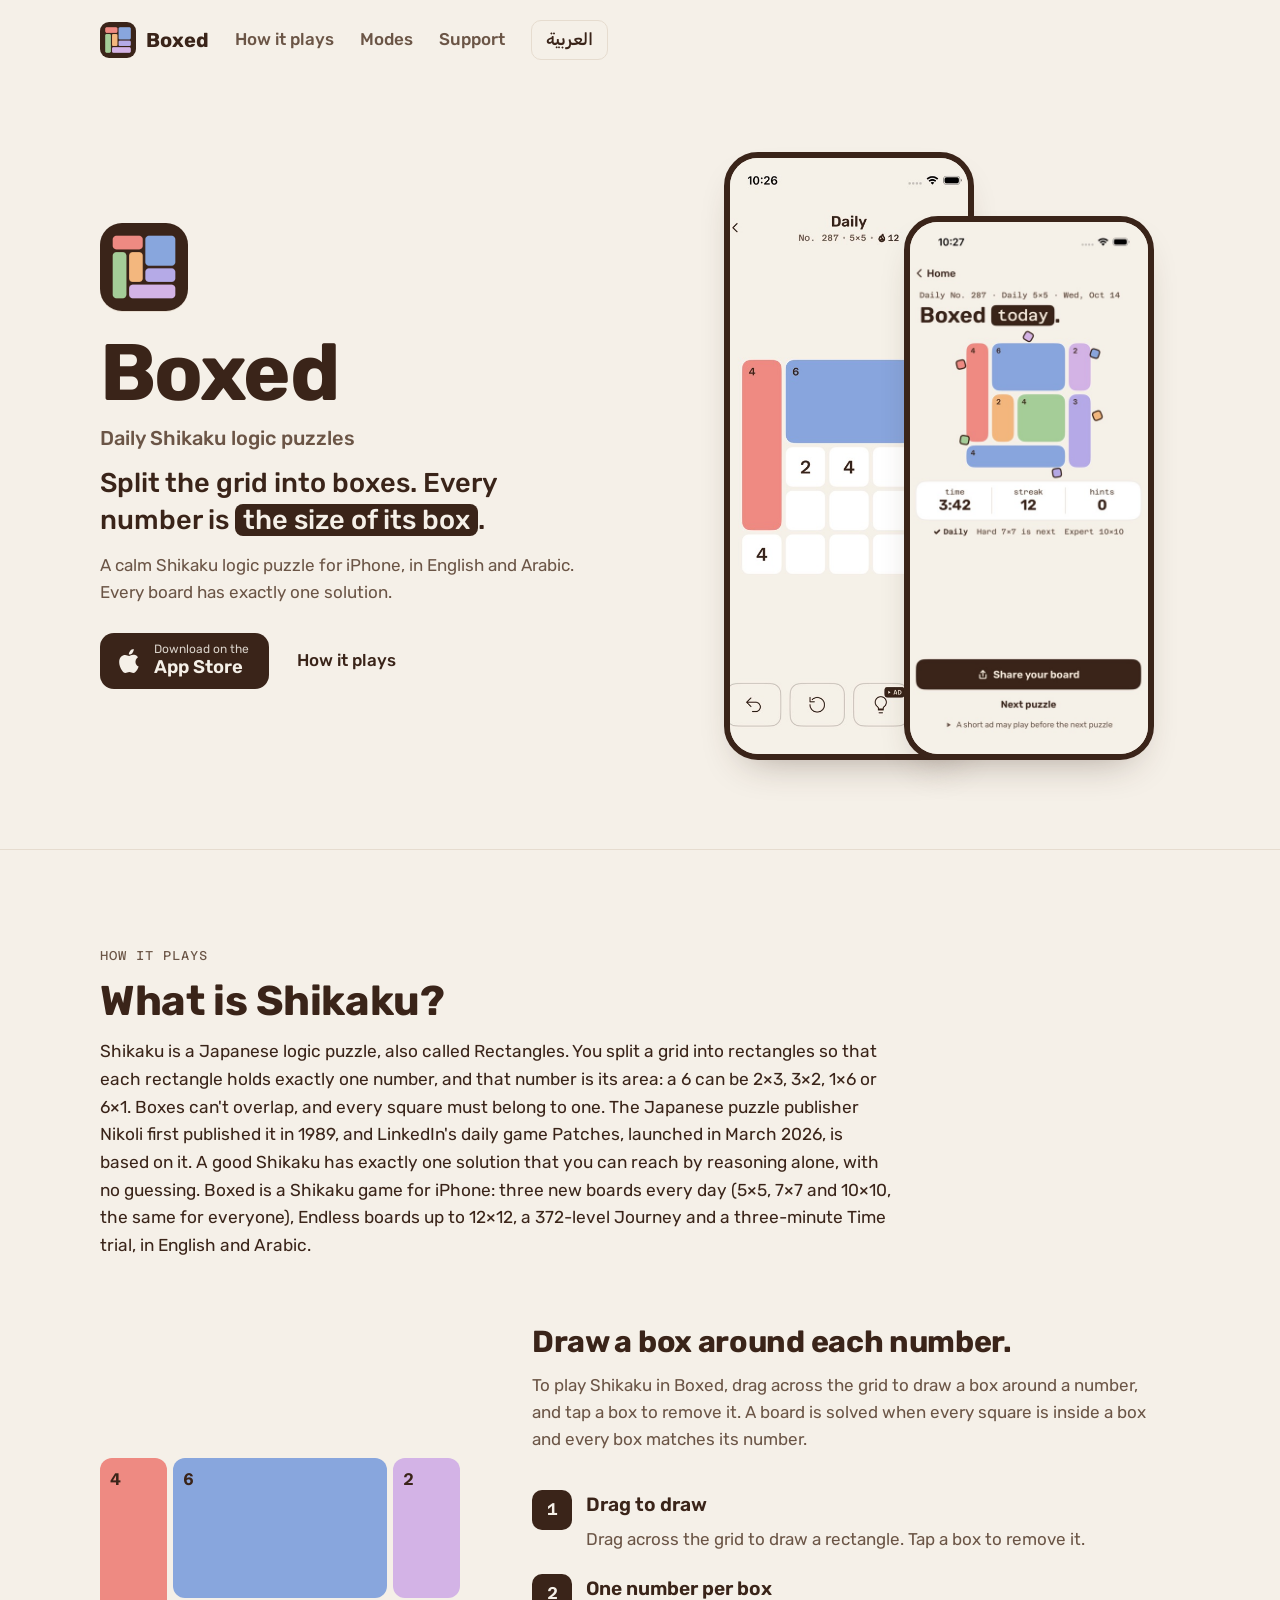
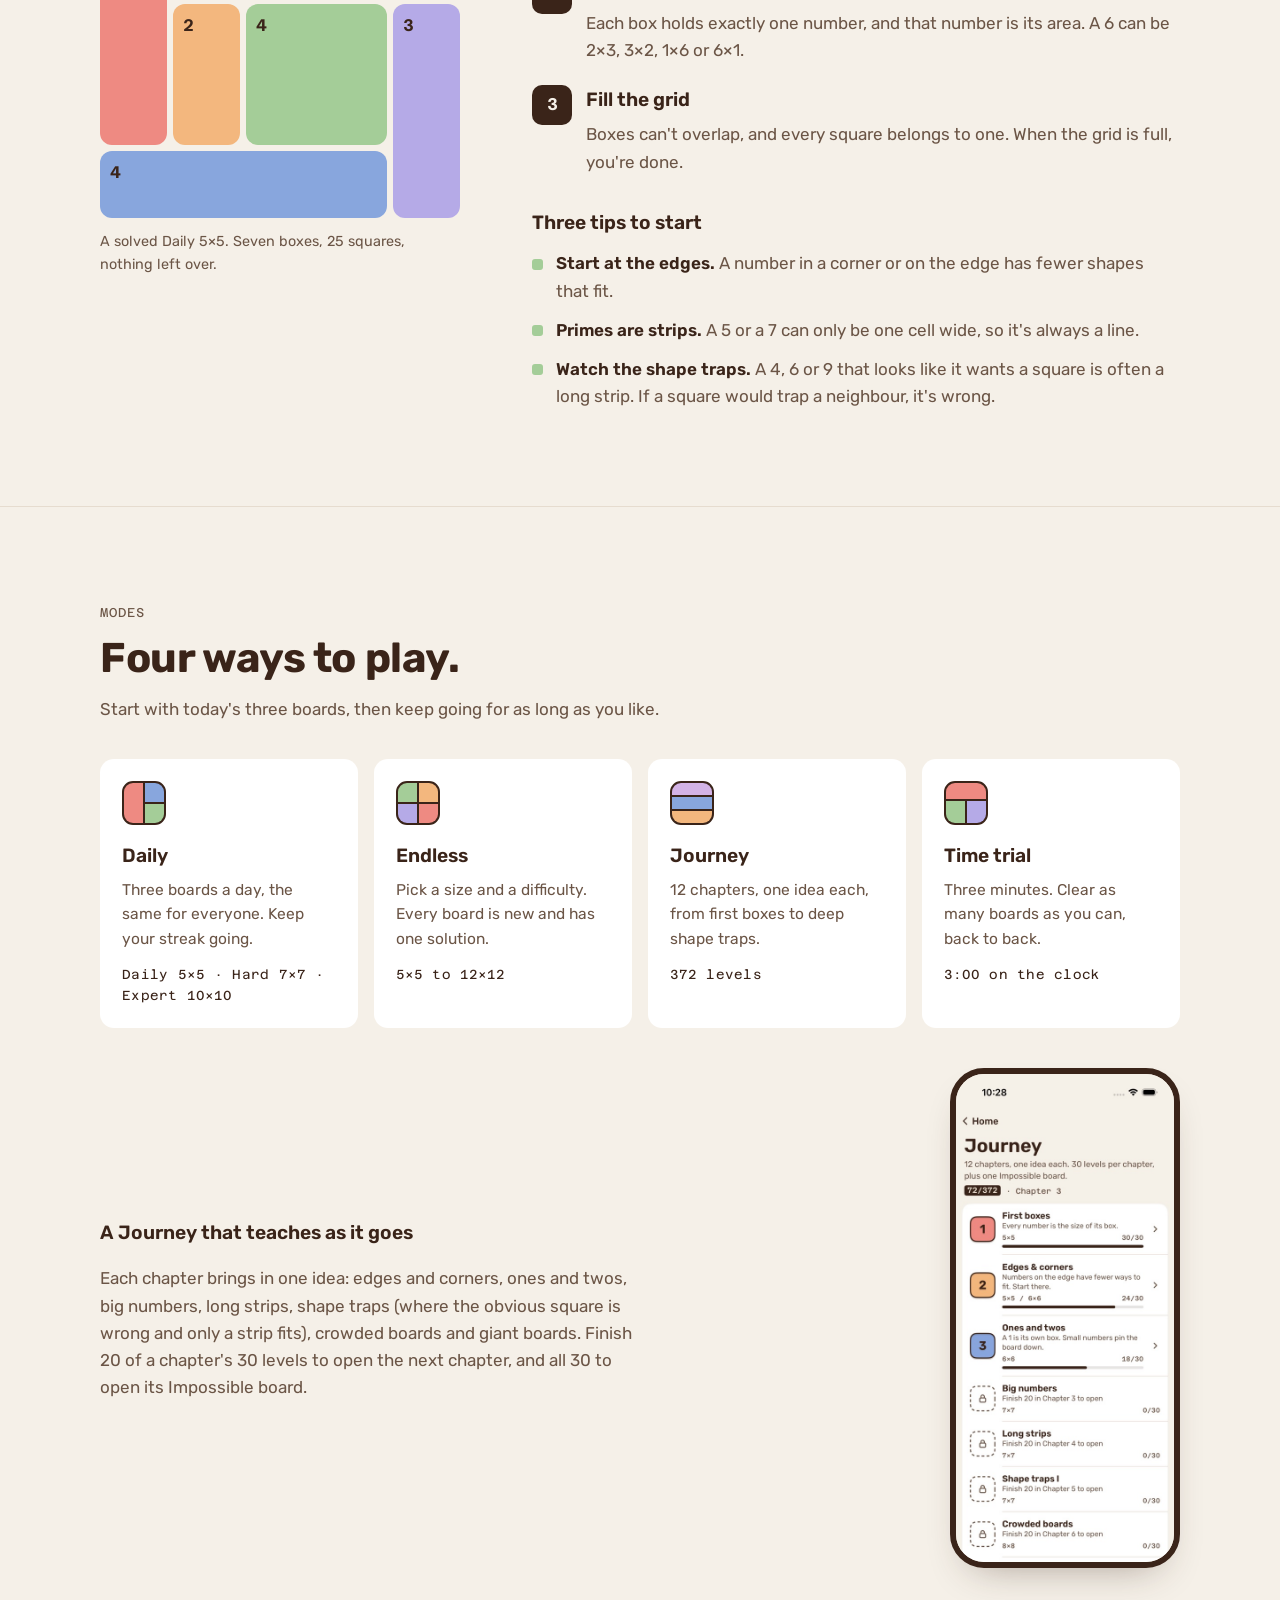
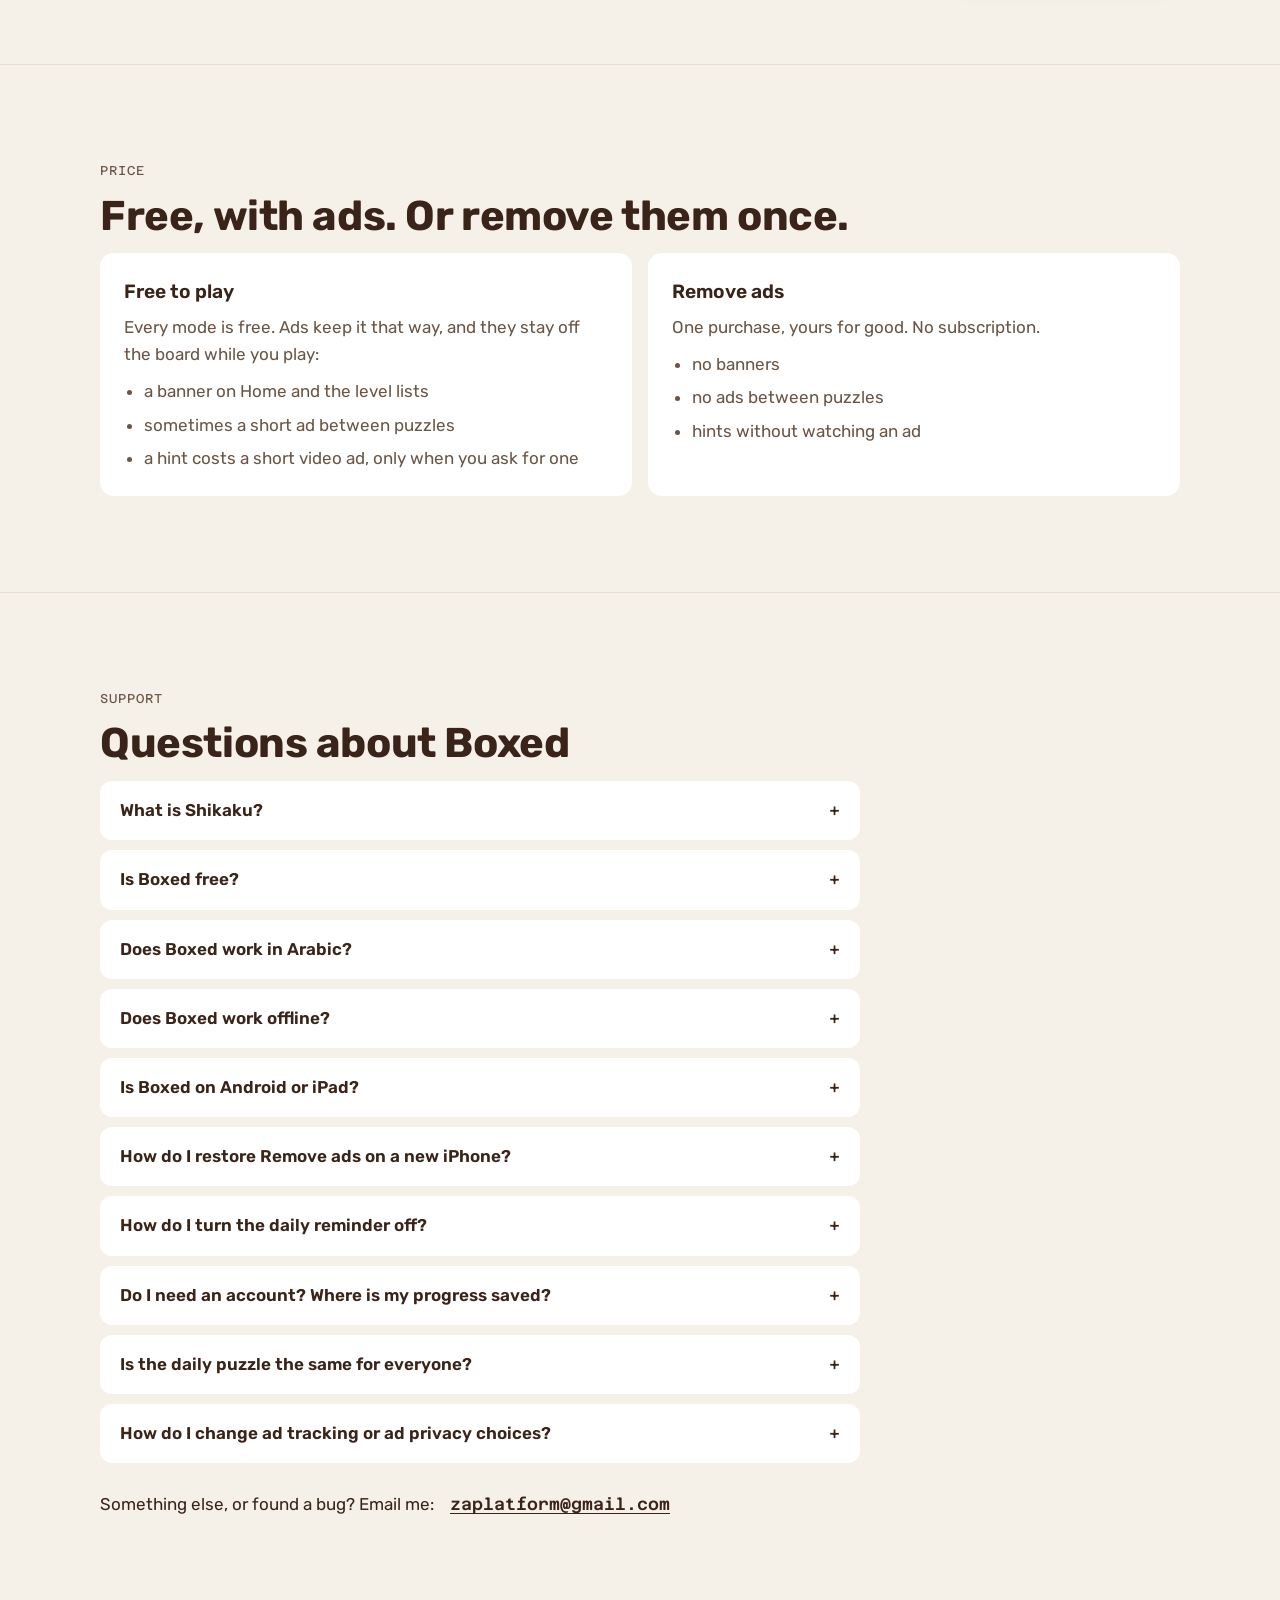
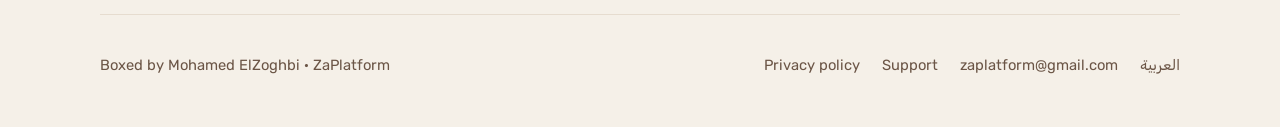
==== commit 69e60965: "Boxed is live on the App Store: store link, Smart App Banner, JSON-LD downloadUrl, IndexNow key" ====
--- a/index.html
+++ b/index.html
@@ -10,6 +10,7 @@
 <link rel="alternate" hreflang="ar" href="https://boxed.zaplatform.com/ar/">
 <link rel="alternate" hreflang="x-default" href="https://boxed.zaplatform.com/">
 <meta name="theme-color" content="#F5F0E8">
+<meta name="apple-itunes-app" content="app-id=6823661590">
 <link rel="icon" type="image/png" href="assets/favicon.png">
 <link rel="apple-touch-icon" href="assets/apple-touch-icon.png">
 <meta property="og:type" content="website">
@@ -73,6 +74,8 @@
       "genre": ["Puzzle", "Logic puzzle", "Shikaku"],
       "gamePlatform": "iPhone",
       "operatingSystem": "iOS 17 or later",
+      "downloadUrl": "https://apps.apple.com/app/id6823661590",
+      "installUrl": "https://apps.apple.com/app/id6823661590",
       "inLanguage": ["en", "ar"],
       "numberOfPlayers": { "@type": "QuantitativeValue", "value": 1 },
       "playMode": "SinglePlayer",
@@ -237,7 +240,8 @@
       <p class="pitch">Split the grid into boxes. Every number is <span class="chip">the size of its box</span>.</p>
       <p class="lede">A calm Shikaku logic puzzle for iPhone, in English and Arabic. Every board has exactly one solution.</p>
       <div class="actions">
-        <span class="store soon" role="note"><svg aria-hidden="true"><use href="#g-apple"/></svg><span><small>Coming soon to the</small><b>App Store</b></span></span>
+        
+        <a class="store" href="https://apps.apple.com/app/id6823661590"><svg aria-hidden="true"><use href="#g-apple"/></svg><span><small>Download on the</small><b>App Store</b></span></a>
         <a class="btn-quiet" href="#how">How it plays</a>
       </div>
     </div>
